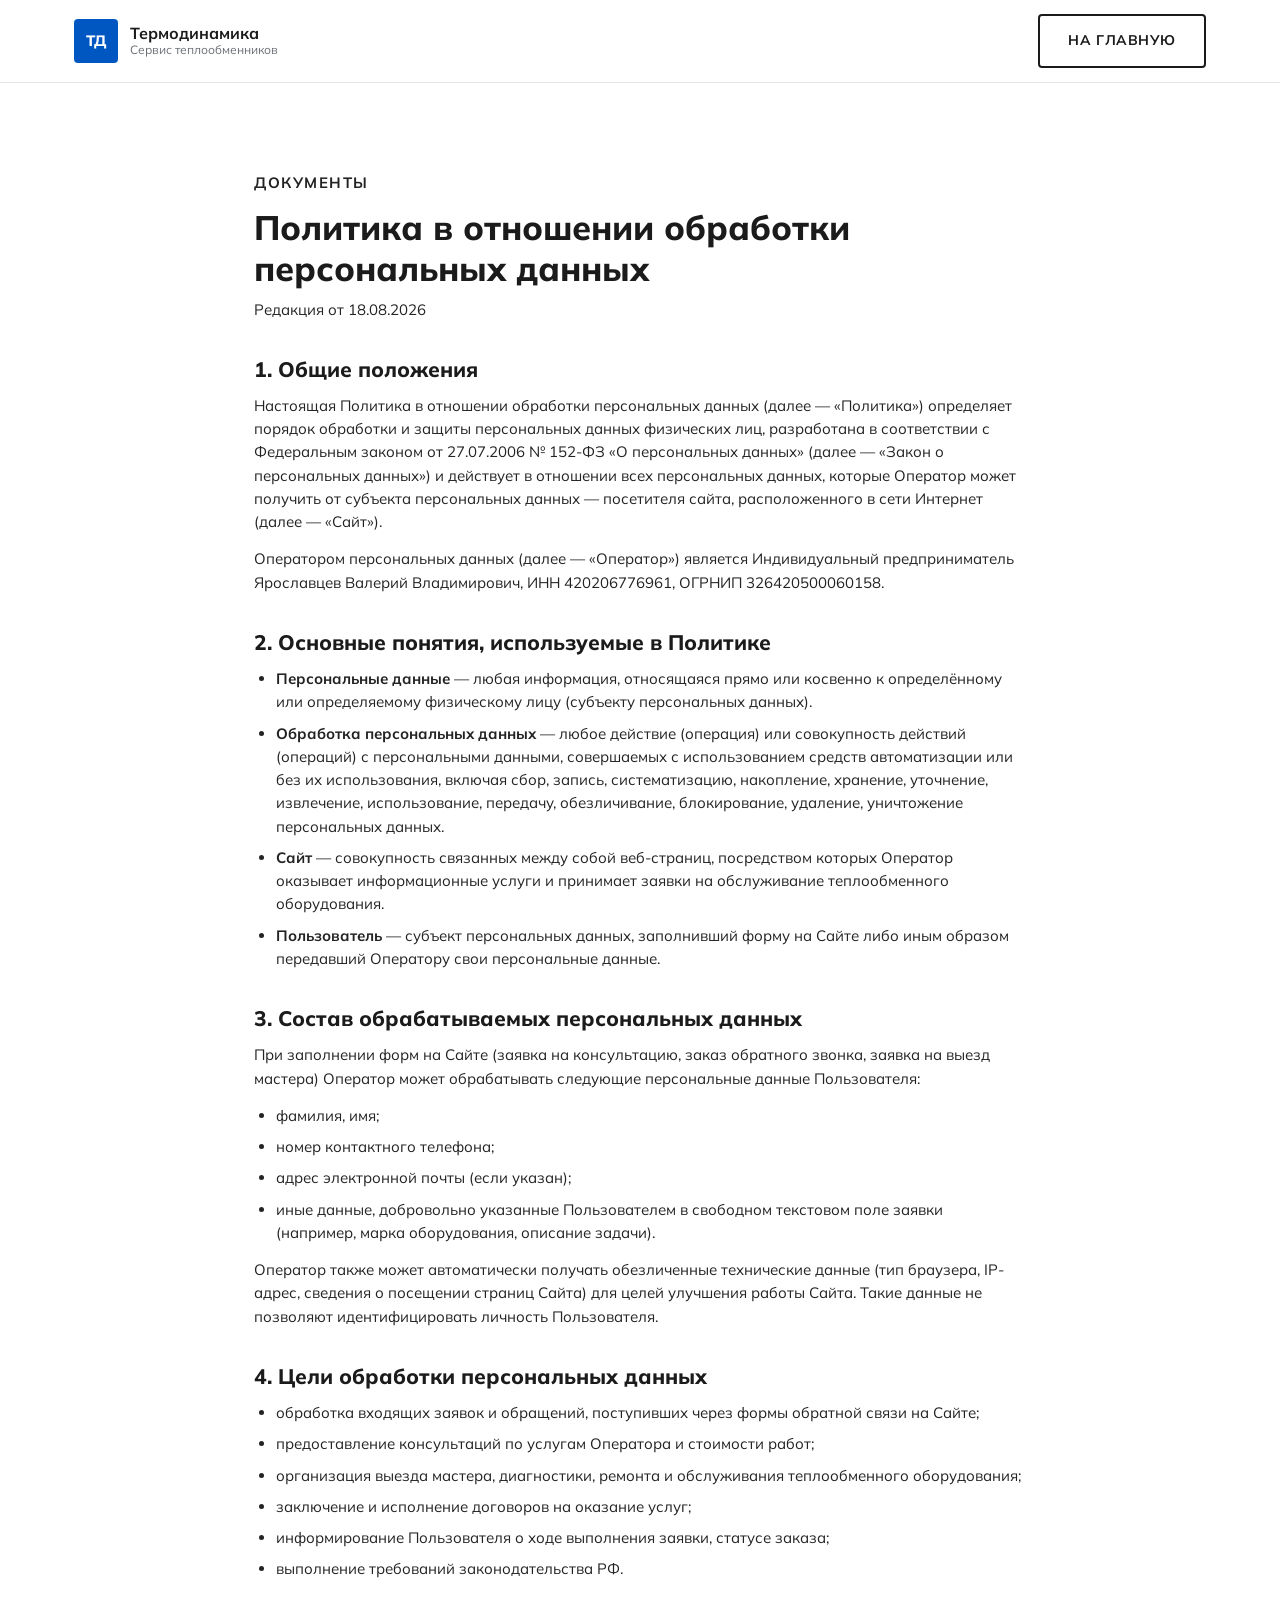
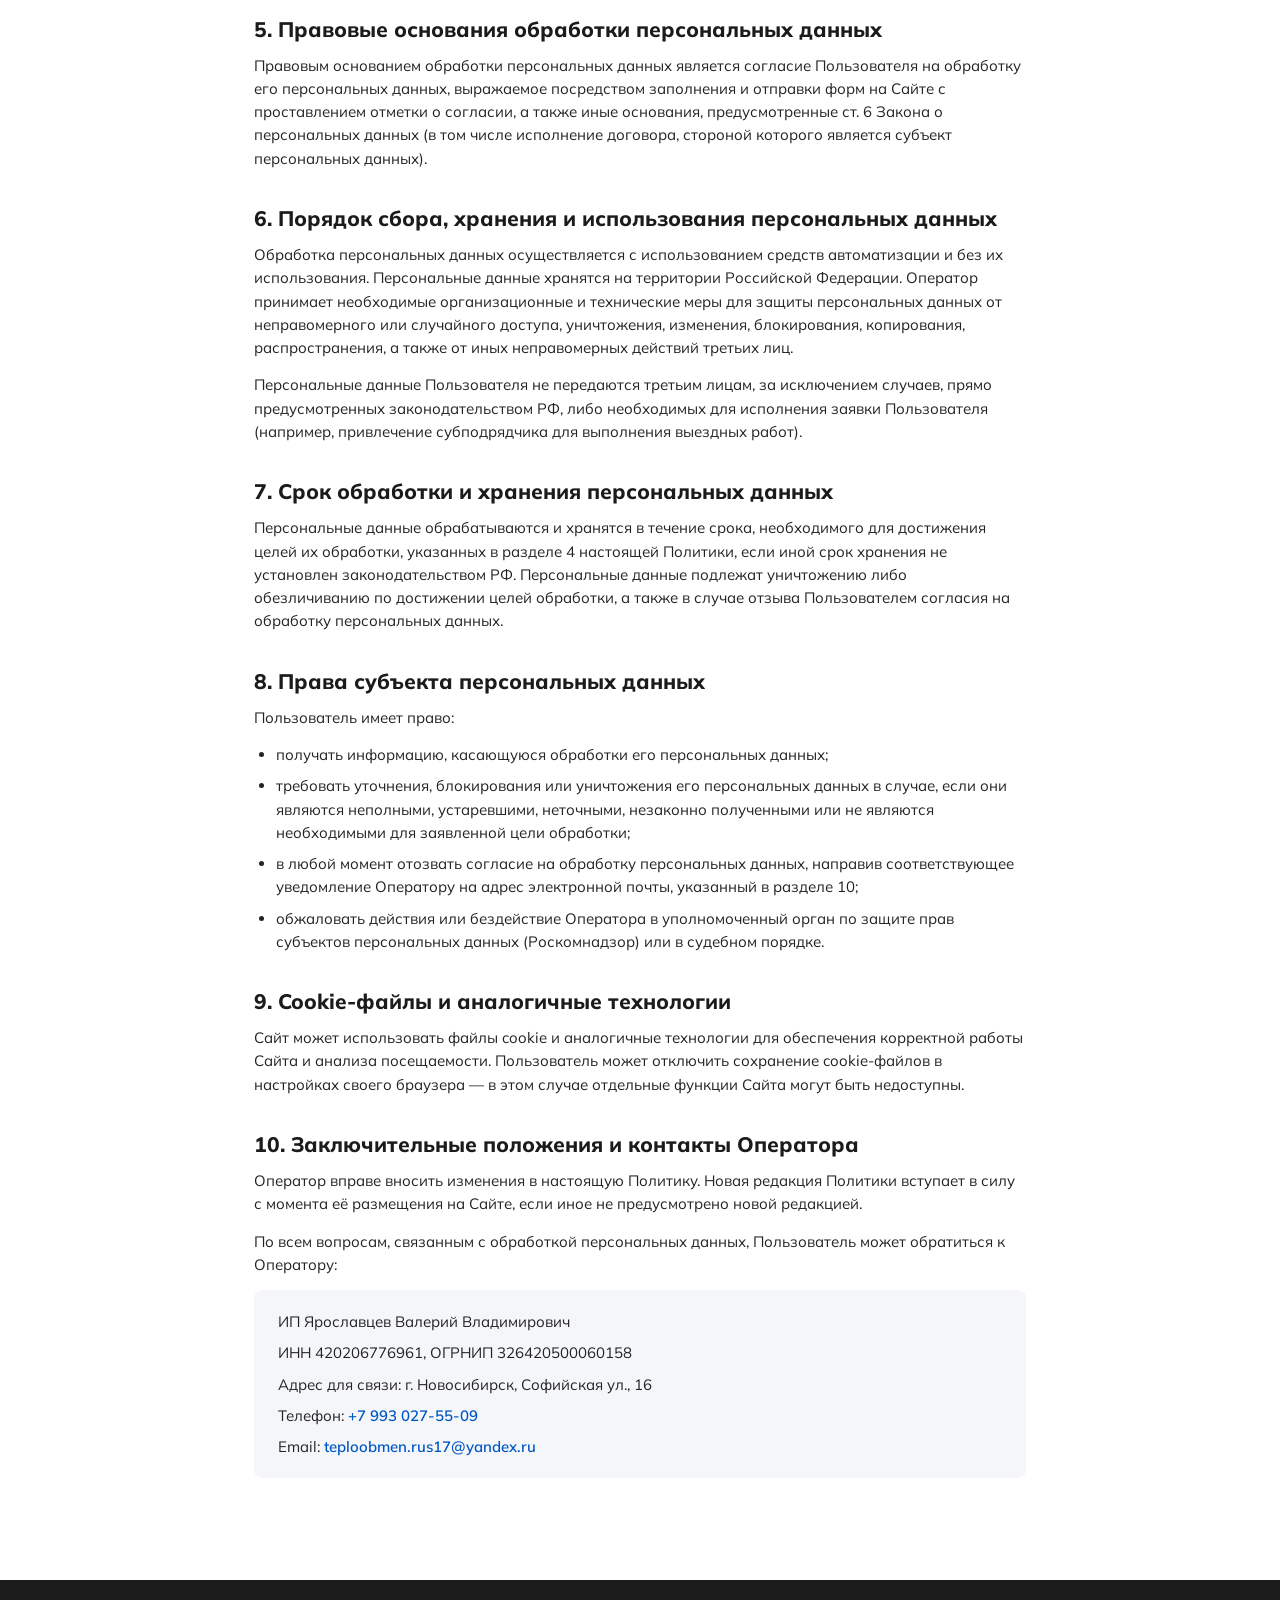
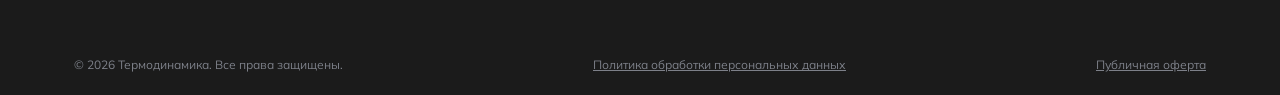
==== privacy-policy.html @ 46eddd67 "Исправлены баги, заполнены реквизиты, добавлены юридические документы - Исправлена опечатка в прайс-" ====
<!DOCTYPE html>
<html lang="ru">
<head>
<meta charset="UTF-8">
<meta name="viewport" content="width=device-width, initial-scale=1.0">
<title>Политика обработки персональных данных — Термодинамика</title>
<meta name="description" content="Политика в отношении обработки персональных данных ИП Ярославцев В.В. (Термодинамика).">
<meta name="robots" content="noindex">
<link rel="preconnect" href="https://fonts.googleapis.com">
<link rel="preconnect" href="https://fonts.gstatic.com" crossorigin>
<link href="https://fonts.googleapis.com/css2?family=Mulish:wght@300;400;500;600;700;800&display=swap" rel="stylesheet">
<link rel="stylesheet" href="css/style.css">
<link rel="stylesheet" href="css/legal.css">
</head>
<body>

<header class="site-header" id="top">
  <div class="container header-inner">
    <a href="index.html" class="logo">
      <span class="logo-mark">ТД</span>
      <span class="logo-text">
        <strong>Термодинамика</strong>
        <small>Сервис теплообменников</small>
      </span>
    </a>
    <a href="index.html" class="btn btn-outline">На главную</a>
  </div>
</header>

<section class="section legal-page">
  <div class="container legal-container">
    <p class="section-eyebrow">Документы</p>
    <h1 class="legal-title">Политика в отношении обработки персональных данных</h1>
    <p class="legal-updated">Редакция от 18.08.2026</p>

    <h2>1. Общие положения</h2>
    <p>
      Настоящая Политика в отношении обработки персональных данных (далее — «Политика») определяет порядок
      обработки и защиты персональных данных физических лиц, разработана в соответствии с Федеральным законом
      от 27.07.2006 № 152-ФЗ «О персональных данных» (далее — «Закон о персональных данных») и действует
      в отношении всех персональных данных, которые Оператор может получить от субъекта персональных данных —
      посетителя сайта, расположенного в сети Интернет (далее — «Сайт»).
    </p>
    <p>
      Оператором персональных данных (далее — «Оператор») является Индивидуальный предприниматель
      Ярославцев Валерий Владимирович, ИНН 420206776961, ОГРНИП 326420500060158.
    </p>

    <h2>2. Основные понятия, используемые в Политике</h2>
    <ul class="legal-list">
      <li><strong>Персональные данные</strong> — любая информация, относящаяся прямо или косвенно к определённому
        или определяемому физическому лицу (субъекту персональных данных).</li>
      <li><strong>Обработка персональных данных</strong> — любое действие (операция) или совокупность действий
        (операций) с персональными данными, совершаемых с использованием средств автоматизации или без
        их использования, включая сбор, запись, систематизацию, накопление, хранение, уточнение, извлечение,
        использование, передачу, обезличивание, блокирование, удаление, уничтожение персональных данных.</li>
      <li><strong>Сайт</strong> — совокупность связанных между собой веб-страниц, посредством которых
        Оператор оказывает информационные услуги и принимает заявки на обслуживание теплообменного оборудования.</li>
      <li><strong>Пользователь</strong> — субъект персональных данных, заполнивший форму на Сайте либо
        иным образом передавший Оператору свои персональные данные.</li>
    </ul>

    <h2>3. Состав обрабатываемых персональных данных</h2>
    <p>При заполнении форм на Сайте (заявка на консультацию, заказ обратного звонка, заявка на выезд мастера)
      Оператор может обрабатывать следующие персональные данные Пользователя:</p>
    <ul class="legal-list">
      <li>фамилия, имя;</li>
      <li>номер контактного телефона;</li>
      <li>адрес электронной почты (если указан);</li>
      <li>иные данные, добровольно указанные Пользователем в свободном текстовом поле заявки (например,
        марка оборудования, описание задачи).</li>
    </ul>
    <p>
      Оператор также может автоматически получать обезличенные технические данные (тип браузера, IP-адрес,
      сведения о посещении страниц Сайта) для целей улучшения работы Сайта. Такие данные не позволяют
      идентифицировать личность Пользователя.
    </p>

    <h2>4. Цели обработки персональных данных</h2>
    <ul class="legal-list">
      <li>обработка входящих заявок и обращений, поступивших через формы обратной связи на Сайте;</li>
      <li>предоставление консультаций по услугам Оператора и стоимости работ;</li>
      <li>организация выезда мастера, диагностики, ремонта и обслуживания теплообменного оборудования;</li>
      <li>заключение и исполнение договоров на оказание услуг;</li>
      <li>информирование Пользователя о ходе выполнения заявки, статусе заказа;</li>
      <li>выполнение требований законодательства РФ.</li>
    </ul>

    <h2>5. Правовые основания обработки персональных данных</h2>
    <p>
      Правовым основанием обработки персональных данных является согласие Пользователя на обработку его
      персональных данных, выражаемое посредством заполнения и отправки форм на Сайте с проставлением
      отметки о согласии, а также иные основания, предусмотренные ст. 6 Закона о персональных данных
      (в том числе исполнение договора, стороной которого является субъект персональных данных).
    </p>

    <h2>6. Порядок сбора, хранения и использования персональных данных</h2>
    <p>
      Обработка персональных данных осуществляется с использованием средств автоматизации и без их
      использования. Персональные данные хранятся на территории Российской Федерации. Оператор принимает
      необходимые организационные и технические меры для защиты персональных данных от неправомерного
      или случайного доступа, уничтожения, изменения, блокирования, копирования, распространения,
      а также от иных неправомерных действий третьих лиц.
    </p>
    <p>
      Персональные данные Пользователя не передаются третьим лицам, за исключением случаев, прямо
      предусмотренных законодательством РФ, либо необходимых для исполнения заявки Пользователя
      (например, привлечение субподрядчика для выполнения выездных работ).
    </p>

    <h2>7. Срок обработки и хранения персональных данных</h2>
    <p>
      Персональные данные обрабатываются и хранятся в течение срока, необходимого для достижения целей
      их обработки, указанных в разделе 4 настоящей Политики, если иной срок хранения не установлен
      законодательством РФ. Персональные данные подлежат уничтожению либо обезличиванию по достижении
      целей обработки, а также в случае отзыва Пользователем согласия на обработку персональных данных.
    </p>

    <h2>8. Права субъекта персональных данных</h2>
    <p>Пользователь имеет право:</p>
    <ul class="legal-list">
      <li>получать информацию, касающуюся обработки его персональных данных;</li>
      <li>требовать уточнения, блокирования или уничтожения его персональных данных в случае, если они
        являются неполными, устаревшими, неточными, незаконно полученными или не являются необходимыми
        для заявленной цели обработки;</li>
      <li>в любой момент отозвать согласие на обработку персональных данных, направив соответствующее
        уведомление Оператору на адрес электронной почты, указанный в разделе 10;</li>
      <li>обжаловать действия или бездействие Оператора в уполномоченный орган по защите прав субъектов
        персональных данных (Роскомнадзор) или в судебном порядке.</li>
    </ul>

    <h2>9. Cookie-файлы и аналогичные технологии</h2>
    <p>
      Сайт может использовать файлы cookie и аналогичные технологии для обеспечения корректной работы
      Сайта и анализа посещаемости. Пользователь может отключить сохранение cookie-файлов в настройках
      своего браузера — в этом случае отдельные функции Сайта могут быть недоступны.
    </p>

    <h2>10. Заключительные положения и контакты Оператора</h2>
    <p>
      Оператор вправе вносить изменения в настоящую Политику. Новая редакция Политики вступает в силу
      с момента её размещения на Сайте, если иное не предусмотрено новой редакцией.
    </p>
    <p>По всем вопросам, связанным с обработкой персональных данных, Пользователь может обратиться к Оператору:</p>
    <ul class="legal-list legal-contacts">
      <li>ИП Ярославцев Валерий Владимирович</li>
      <li>ИНН 420206776961, ОГРНИП 326420500060158</li>
      <li>Адрес для связи: г. Новосибирск, Софийская ул., 16</li>
      <li>Телефон: <a href="tel:+79930275509">+7 993 027-55-09</a></li>
      <li>Email: <a href="mailto:teploobmen.rus17@yandex.ru">teploobmen.rus17@yandex.ru</a></li>
    </ul>
  </div>
</section>

<footer class="site-footer">
  <div class="footer-bottom container">
    <span>© <span id="year"></span> Термодинамика. Все права защищены.</span>
    <a href="privacy-policy.html" class="policy-link">Политика обработки персональных данных</a>
    <a href="public-offer.html" class="policy-link">Публичная оферта</a>
  </div>
</footer>

<script>document.getElementById('year').textContent = new Date().getFullYear();</script>
</body>
</html>
---- css/style.css ----
/* =========================================================
   Тема: сервисное обслуживание теплообменников
   Референс дизайна: tesi.shop (Tilda, шрифт Mulish, синий акцент)
   ========================================================= */

:root{
  --accent: #0057c2;
  --accent-dark: #003f8f;
  --accent-light: #e8f0fc;
  --dark: #1b1b1b;
  --text: #232323;
  --text-muted: #6b6f76;
  --bg-gray: #f5f6f9;
  --bg-gray-2: #eef0f4;
  --white: #ffffff;
  --border: #e2e4e9;
  --radius-sm: 4px;
  --radius-md: 8px;
  --shadow: 0 10px 30px rgba(20, 30, 60, 0.08);
  --container: 1180px;
}

*{ box-sizing: border-box; margin: 0; padding: 0; }

html{ scroll-behavior: smooth; }

body{
  font-family: 'Mulish', Arial, sans-serif;
  color: var(--text);
  background: var(--white);
  line-height: 1.55;
  -webkit-font-smoothing: antialiased;
}

img{ max-width: 100%; display: block; }

a{ color: inherit; text-decoration: none; }

.container{
  width: 100%;
  max-width: var(--container);
  margin: 0 auto;
  padding: 0 24px;
}

h1, h2, h3, h4{
  font-weight: 800;
  color: var(--dark);
  line-height: 1.2;
}

h1{ font-size: 46px; }
h2{ font-size: 32px; margin-bottom: 16px; }
h3{ font-size: 20px; margin-bottom: 8px; }

p{ color: var(--text-muted); }

.center{ text-align: center; margin-left: auto; margin-right: auto; }

.section{ padding: 88px 0; }
.section-gray{ background: var(--bg-gray); }

.section-eyebrow{
  text-transform: uppercase;
  letter-spacing: .1em;
  font-size: 13px;
  font-weight: 700;
  color: var(--accent);
  margin-bottom: 10px;
}

.section-lead{
  max-width: 640px;
  margin: 0 auto 40px;
  font-size: 17px;
}

/* ---------- Buttons ---------- */
.btn{
  display: inline-flex;
  align-items: center;
  justify-content: center;
  gap: 8px;
  padding: 14px 28px;
  font-family: inherit;
  font-weight: 700;
  font-size: 14px;
  text-transform: uppercase;
  letter-spacing: .04em;
  border: 2px solid transparent;
  border-radius: var(--radius-sm);
  cursor: pointer;
  transition: background .2s ease, color .2s ease, border-color .2s ease, transform .15s ease;
  white-space: nowrap;
}
.btn:active{ transform: translateY(1px); }

.btn-primary{
  background: var(--accent);
  color: var(--white);
}
.btn-primary:hover{ background: var(--accent-dark); }

.btn-outline{
  background: transparent;
  color: var(--dark);
  border-color: var(--dark);
}
.btn-outline:hover{ background: var(--dark); color: var(--white); }

.btn-white{
  background: var(--white);
  color: var(--accent-dark);
}
.btn-white:hover{ background: var(--bg-gray); }

.btn-lg{ padding: 17px 34px; font-size: 15px; }
.btn-block{ width: 100%; }

/* ---------- Header ---------- */
.site-header{
  position: sticky;
  top: 0;
  z-index: 100;
  background: rgba(255,255,255,.97);
  backdrop-filter: blur(6px);
  border-bottom: 1px solid var(--border);
}

.header-inner{
  display: flex;
  align-items: center;
  justify-content: space-between;
  gap: 16px;
  padding-top: 14px;
  padding-bottom: 14px;
}

.logo{ display: flex; align-items: center; gap: 12px; flex-shrink: 0; }

.logo-mark{
  display: flex;
  align-items: center;
  justify-content: center;
  width: 44px;
  height: 44px;
  background: var(--accent);
  color: var(--white);
  font-weight: 800;
  border-radius: var(--radius-sm);
  font-size: 15px;
}

.logo-text{ display: flex; flex-direction: column; line-height: 1.2; }
.logo-text strong{ font-size: 16px; color: var(--dark); }
.logo-text small{ font-size: 12px; color: var(--text-muted); }

.main-nav{
  display: flex;
  gap: 12px;
  flex: 1;
  justify-content: center;
}
.main-nav a{
  font-size: 13px;
  font-weight: 600;
  color: var(--text);
  padding: 8px 0;
  border-bottom: 2px solid transparent;
  transition: color .2s, border-color .2s;
  white-space: nowrap;
}
.main-nav a:hover{ color: var(--accent); border-color: var(--accent); }

.header-actions{ display: flex; align-items: center; gap: 14px; flex-shrink: 0; }

.header-phone{ display: flex; flex-direction: column; text-align: right; white-space: nowrap; }
.phone-number{ font-weight: 700; font-size: 15px; color: var(--dark); white-space: nowrap; }
.phone-caption{ font-size: 12px; color: var(--text-muted); white-space: nowrap; }

.burger{
  display: none;
  flex-direction: column;
  gap: 5px;
  width: 28px;
  background: none;
  border: none;
  cursor: pointer;
}
.burger span{
  height: 2px;
  background: var(--dark);
  border-radius: 2px;
  transition: transform .2s ease, opacity .2s ease;
}
.burger.active span:nth-child(1){ transform: translateY(7px) rotate(45deg); }
.burger.active span:nth-child(2){ opacity: 0; }
.burger.active span:nth-child(3){ transform: translateY(-7px) rotate(-45deg); }

/* ---------- Hero ---------- */
.hero{
  background: linear-gradient(180deg, #ffffff 0%, var(--bg-gray) 100%);
  overflow: hidden;
}

.hero-inner{
  display: grid;
  grid-template-columns: 1.05fr .95fr;
  gap: 56px;
  align-items: center;
  padding-top: 72px;
  padding-bottom: 72px;
}

.eyebrow{
  text-transform: uppercase;
  font-size: 13px;
  font-weight: 700;
  letter-spacing: .1em;
  color: var(--accent);
  margin-bottom: 16px;
}

.hero-lead{
  font-size: 18px;
  margin: 20px 0 26px;
  max-width: 520px;
}

.hero-points{
  list-style: none;
  display: flex;
  flex-direction: column;
  gap: 10px;
  margin-bottom: 34px;
}
.hero-points li{
  display: flex;
  align-items: flex-start;
  gap: 10px;
  font-size: 15px;
  font-weight: 600;
  color: var(--dark);
}
.check{
  display: inline-flex;
  align-items: center;
  justify-content: center;
  width: 20px; height: 20px;
  background: var(--accent-light);
  color: var(--accent);
  border-radius: 50%;
  font-size: 12px;
  flex-shrink: 0;
  margin-top: 1px;
}

.hero-cta{ display: flex; gap: 16px; flex-wrap: wrap; }

.hero-media{ position: relative; }

.media-placeholder{
  background: repeating-linear-gradient(45deg, var(--bg-gray-2), var(--bg-gray-2) 12px, #e4e7ee 12px, #e4e7ee 24px);
  border: 1px dashed #c6cad4;
  border-radius: var(--radius-md);
  display: flex;
  align-items: center;
  justify-content: center;
  text-align: center;
  color: var(--text-muted);
  font-size: 13px;
  min-height: 340px;
  padding: 20px;
}
.media-placeholder.tall{ min-height: 460px; }

/* ---------- Real photos ---------- */
.photo{
  position: relative;
  border-radius: var(--radius-md);
  overflow: hidden;
  box-shadow: var(--shadow);
  background: var(--bg-gray-2);
}
.photo img{
  display: block;
  width: 100%;
  height: 100%;
  object-fit: cover;
}
.photo-hero{ aspect-ratio: 3 / 4; }
.photo-tall{ aspect-ratio: 2 / 3; }

figure.photo{ margin: 0; }
figure.photo figcaption{
  position: absolute;
  left: 0; right: 0; bottom: 0;
  padding: 24px 16px 12px;
  background: linear-gradient(180deg, transparent, rgba(15,18,26,.75));
  color: var(--white);
  font-size: 13px;
  font-weight: 600;
}


.stats-bar{
  background: var(--dark);
}
.stats-grid{
  display: grid;
  grid-template-columns: repeat(4, 1fr);
  gap: 24px;
  padding: 36px 24px;
}
.stat{ text-align: center; color: var(--white); }
.stat-num{
  display: block;
  font-size: 30px;
  font-weight: 800;
  color: var(--white);
}
.stat-label{
  display: block;
  font-size: 13px;
  color: #b7bcc6;
  margin-top: 4px;
}

/* ---------- About ---------- */
.about-grid{
  display: grid;
  grid-template-columns: .9fr 1.1fr;
  gap: 56px;
  align-items: center;
}

.mini-title{
  margin-top: 28px;
  margin-bottom: 14px;
  font-size: 17px;
}

.checklist{
  list-style: none;
  display: flex;
  flex-direction: column;
  gap: 10px;
}
.checklist li{
  position: relative;
  padding-left: 26px;
  font-size: 15px;
  color: var(--text);
  font-weight: 600;
}
.checklist li::before{
  content: "✓";
  position: absolute;
  left: 0;
  top: 0;
  color: var(--accent);
  font-weight: 800;
}
.checklist.two-col{
  display: grid;
  grid-template-columns: 1fr 1fr;
  gap: 10px 20px;
}

/* ---------- Services ---------- */
.services-grid{
  display: grid;
  grid-template-columns: repeat(3, 1fr);
  gap: 24px;
  margin-top: 40px;
}
.service-card{
  background: var(--white);
  border: 1px solid var(--border);
  border-radius: var(--radius-md);
  padding: 28px 24px;
  transition: box-shadow .2s ease, transform .2s ease;
}
.service-card:hover{ box-shadow: var(--shadow); transform: translateY(-3px); }
.service-num{
  font-size: 14px;
  font-weight: 800;
  color: var(--accent);
  margin-bottom: 12px;
}
.service-card p{ font-size: 14px; }

.services-cta{ text-align: center; margin-top: 44px; }

/* ---------- Brands ---------- */
.brands-grid{
  display: grid;
  grid-template-columns: repeat(4, 1fr);
  gap: 16px;
  margin-top: 8px;
}
.brand-chip{
  background: var(--bg-gray);
  border: 1px solid var(--border);
  border-radius: var(--radius-sm);
  padding: 22px 16px;
  text-align: center;
  font-weight: 700;
  color: var(--dark);
  font-size: 14px;
}

/* ---------- Gallery ---------- */
.gallery-grid{
  display: grid;
  grid-template-columns: repeat(3, 1fr);
  gap: 20px;
  margin-top: 10px;
}
.gallery-item{ min-height: 220px; }

/* ---------- Certificates ---------- */
.certificates-inner{
  display: grid;
  grid-template-columns: 1fr 1fr;
  gap: 48px;
  align-items: center;
}
.certificates-inner .section-lead{ margin-left: 0; max-width: 480px; }
.cert-thumbs{
  display: grid;
  grid-template-columns: repeat(3, 1fr);
  gap: 14px;
}
.cert-thumb{ min-height: 160px; font-size: 12px; }

/* ---------- Prices ---------- */
.price-table-wrap{
  background: var(--white);
  border-radius: var(--radius-md);
  overflow: hidden;
  box-shadow: var(--shadow);
}
.price-table{
  width: 100%;
  border-collapse: collapse;
}
.price-table th, .price-table td{
  padding: 18px 28px;
  text-align: left;
  font-size: 15px;
}
.price-table thead th{
  background: var(--dark);
  color: var(--white);
  text-transform: uppercase;
  font-weight: 700;
  font-size: 12px;
  letter-spacing: .04em;
}
.price-table tbody tr:nth-child(odd){ background: var(--bg-gray); }
.price-table td:last-child{ text-align: right; color: var(--accent-dark); }
.price-table td strong{ color: var(--accent-dark); }
.price-note{
  text-align: center;
  font-size: 12px;
  color: var(--text-muted);
  margin-top: 18px;
}

/* ---------- Advantages ---------- */
.adv-grid{
  display: grid;
  grid-template-columns: repeat(3, 1fr);
  gap: 24px;
  margin-top: 40px;
}
.adv-card{
  padding: 30px 24px;
  border-radius: var(--radius-md);
  background: var(--bg-gray);
  text-align: left;
}
.adv-icon{
  width: 52px; height: 52px;
  display: flex; align-items: center; justify-content: center;
  background: var(--white);
  border-radius: var(--radius-sm);
  color: var(--accent);
  margin-bottom: 16px;
  box-shadow: var(--shadow);
}
.adv-icon svg{ width: 24px; height: 24px; }
.adv-card p{ font-size: 14px; }

/* ---------- Reviews ---------- */
.reviews-track{
  display: flex;
  gap: 24px;
  margin-top: 20px;
  overflow: hidden;
  transition: transform .3s ease;
}
.review-card{
  flex: 0 0 calc(33.333% - 16px);
  background: var(--white);
  border: 1px solid var(--border);
  border-radius: var(--radius-md);
  padding: 28px 24px;
  box-shadow: var(--shadow);
}
.review-card p{
  color: var(--text);
  font-size: 15px;
  margin-bottom: 18px;
}
.review-author{ display: flex; flex-direction: column; }
.review-author strong{ font-size: 14px; color: var(--dark); }
.review-author span{ font-size: 12px; color: var(--text-muted); }

.reviews-controls{
  display: flex;
  justify-content: center;
  gap: 12px;
  margin-top: 30px;
}
.review-btn{
  width: 42px; height: 42px;
  border-radius: 50%;
  border: 1px solid var(--border);
  background: var(--white);
  cursor: pointer;
  font-size: 16px;
  transition: background .2s, color .2s;
}
.review-btn:hover{ background: var(--accent); color: var(--white); border-color: var(--accent); }

/* ---------- CTA strip ---------- */
.cta-strip{ background: var(--accent); }
.cta-strip-inner{
  display: flex;
  align-items: center;
  justify-content: space-between;
  gap: 24px;
  padding: 52px 24px;
  flex-wrap: wrap;
}
.cta-strip h2{ color: var(--white); margin-bottom: 6px; font-size: 26px; }
.cta-strip p{ color: #dbe8fb; }

/* ---------- Contacts ---------- */
.contacts-grid{
  display: grid;
  grid-template-columns: 1fr 1fr;
  gap: 56px;
}
.contacts-list{
  list-style: none;
  display: flex;
  flex-direction: column;
  gap: 14px;
  margin: 24px 0 30px;
}
.contacts-list li{ display: flex; gap: 14px; align-items: flex-start; font-size: 15px; }
.contacts-label{
  min-width: 130px;
  padding-top: 2px;
  font-weight: 700;
  color: var(--dark);
  font-size: 13px;
  text-transform: uppercase;
  letter-spacing: .04em;
}
.contacts-list a{ color: var(--accent); font-weight: 600; }
.contacts-phones{ display: flex; flex-direction: column; gap: 4px; }

.map-embed{
  width: 100%;
  height: 460px;
  border: 0;
  border-radius: var(--radius-md);
  box-shadow: var(--shadow);
}

.map-links{ display: flex; gap: 12px; margin-bottom: 40px; }

.contact-form{
  background: var(--bg-gray);
  border-radius: var(--radius-md);
  padding: 28px;
  display: flex;
  flex-direction: column;
  gap: 14px;
}
.contact-form h3{ margin-bottom: 4px; }
.form-row{ display: grid; grid-template-columns: 1fr 1fr; gap: 14px; }
.contact-form input:not([type="checkbox"]),
.contact-form textarea,
.modal form input:not([type="checkbox"]){
  width: 100%;
  padding: 13px 16px;
  border: 1px solid var(--border);
  border-radius: var(--radius-sm);
  font-family: inherit;
  font-size: 14px;
  background: var(--white);
}
.contact-form input:not([type="checkbox"]):focus,
.contact-form textarea:focus,
.modal form input:not([type="checkbox"]):focus{
  outline: none;
  border-color: var(--accent);
}
.consent{
  display: flex;
  align-items: flex-start;
  gap: 8px;
  font-size: 12px;
  color: var(--text-muted);
}
.consent input{ margin-top: 3px; width: auto; }
.consent a{ color: var(--accent); text-decoration: underline; }

/* ---------- Footer ---------- */
.site-footer{ background: var(--dark); color: #cfd2d9; padding-top: 56px; }
.footer-inner{
  display: grid;
  grid-template-columns: 1.2fr 1fr 1fr;
  gap: 32px;
  padding-bottom: 40px;
  border-bottom: 1px solid #333640;
}
.footer-brand{ display: flex; gap: 12px; align-items: flex-start; }
.footer-brand strong{ color: var(--white); font-size: 15px; }
.footer-brand p{ font-size: 13px; color: #9a9ea8; margin-top: 4px; }

.footer-nav{ display: flex; flex-direction: column; gap: 10px; }
.footer-nav a{ font-size: 14px; color: #cfd2d9; }
.footer-nav a:hover{ color: var(--white); }

.footer-contacts{ display: flex; flex-direction: column; gap: 10px; font-size: 14px; }
.footer-contacts a:hover{ color: var(--white); }
.footer-contacts span{ color: #9a9ea8; font-size: 12px; }

.footer-bottom{
  display: flex;
  justify-content: space-between;
  padding: 20px 24px;
  font-size: 12px;
  color: #7d8089;
  flex-wrap: wrap;
  gap: 10px;
}
.policy-link{ color: #7d8089; text-decoration: underline; }

/* ---------- Modal ---------- */
.modal-overlay{
  position: fixed;
  inset: 0;
  background: rgba(15,18,26,.55);
  display: flex;
  align-items: center;
  justify-content: center;
  opacity: 0;
  pointer-events: none;
  transition: opacity .2s ease;
  z-index: 1000;
  padding: 20px;
}
.modal-overlay.open{ opacity: 1; pointer-events: auto; }

.modal{
  background: var(--white);
  border-radius: var(--radius-md);
  padding: 36px;
  width: 100%;
  max-width: 420px;
  position: relative;
  transform: translateY(12px);
  transition: transform .2s ease;
}
.modal-overlay.open .modal{ transform: translateY(0); }

.modal h3{ margin-bottom: 8px; }
.modal p{ font-size: 14px; margin-bottom: 20px; }
.modal form{ display: flex; flex-direction: column; gap: 14px; }

.modal-close{
  position: absolute;
  top: 14px; right: 14px;
  width: 32px; height: 32px;
  border: none;
  background: var(--bg-gray);
  border-radius: 50%;
  font-size: 18px;
  cursor: pointer;
  color: var(--text-muted);
}

/* ---------- Mobile call button ---------- */
.mobile-call-btn{
  display: none;
  position: fixed;
  bottom: 20px; right: 20px;
  width: 56px; height: 56px;
  background: var(--accent);
  color: var(--white);
  border-radius: 50%;
  align-items: center;
  justify-content: center;
  font-size: 22px;
  box-shadow: var(--shadow);
  z-index: 90;
}

/* =========================================================
   Responsive
   ========================================================= */
@media (max-width: 1024px){
  h1{ font-size: 36px; }
  .hero-inner{ grid-template-columns: 1fr; }
  .hero-media{ order: -1; }
  .about-grid{ grid-template-columns: 1fr; }
  .services-grid{ grid-template-columns: repeat(2, 1fr); }
  .brands-grid{ grid-template-columns: repeat(3, 1fr); }
  .gallery-grid{ grid-template-columns: repeat(2, 1fr); }
  .adv-grid{ grid-template-columns: repeat(2, 1fr); }
  .reviews-track{ grid-template-columns: 1fr; }
  .certificates-inner{ grid-template-columns: 1fr; }
  .contacts-grid{ grid-template-columns: 1fr; }
  .stats-grid{ grid-template-columns: repeat(2, 1fr); }
}

@media (max-width: 768px){
  .main-nav{
    display: none;
    position: absolute;
    top: 100%;
    left: 0;
    right: 0;
    background: var(--white);
    flex-direction: column;
    gap: 0;
    padding: 8px 24px 16px;
    border-bottom: 1px solid var(--border);
    box-shadow: var(--shadow);
  }
  .main-nav.nav-open{ display: flex; }
  .main-nav a{ padding: 12px 0; border-bottom: 1px solid var(--border); }
  .header-phone{ display: none; }
  .burger{ display: flex; }
  .review-card{ flex-basis: 100%; }
  .header-inner{ flex-wrap: nowrap; gap: 8px; }
  .logo{ min-width: 0; flex: 1 1 auto; }
  .logo-text{ min-width: 0; }
  .logo-text small{ display: none; }
  .logo-text strong{
    display: block;
    max-width: 130px;
    overflow: hidden;
    text-overflow: ellipsis;
    white-space: nowrap;
    font-size: 14px;
  }
  .header-actions{ gap: 8px; flex-shrink: 0; }
  .header-actions .btn{ padding: 9px 12px; font-size: 10px; }
  .checklist.two-col{ grid-template-columns: 1fr; }
  .services-grid{ grid-template-columns: 1fr; }
  .brands-grid{ grid-template-columns: repeat(2, 1fr); }
  .gallery-grid{ grid-template-columns: 1fr; }
  .adv-grid{ grid-template-columns: 1fr; }
  .footer-inner{ grid-template-columns: 1fr; }
  .form-row{ grid-template-columns: 1fr; }
  .cta-strip-inner{ flex-direction: column; text-align: center; }
  .mobile-call-btn{ display: flex; }
  h1{ font-size: 30px; }
  h2{ font-size: 26px; }
  .section{ padding: 60px 0; }
}
---- css/legal.css ----
/* ---------- Юридические страницы (политика, оферта) ---------- */
.legal-container{
  max-width: 820px;
}

.legal-title{
  font-size: 34px;
  margin-top: 12px;
  margin-bottom: 8px;
}

.legal-updated{
  color: var(--text-muted);
  font-size: 13px;
  margin-bottom: 36px;
}

.legal-page h2{
  font-size: 21px;
  margin-top: 36px;
  margin-bottom: 12px;
}

.legal-page p{
  color: var(--text);
  font-size: 15px;
  margin-bottom: 14px;
}

.legal-list{
  list-style: disc;
  padding-left: 22px;
  margin-bottom: 14px;
  display: flex;
  flex-direction: column;
  gap: 8px;
}
.legal-list li{
  color: var(--text);
  font-size: 15px;
}

.legal-contacts{
  list-style: none;
  padding-left: 0;
  background: var(--bg-gray);
  border-radius: var(--radius-md);
  padding: 20px 24px;
}
.legal-contacts a{ color: var(--accent); font-weight: 600; }

@media (max-width: 768px){
  .legal-title{ font-size: 26px; }
}
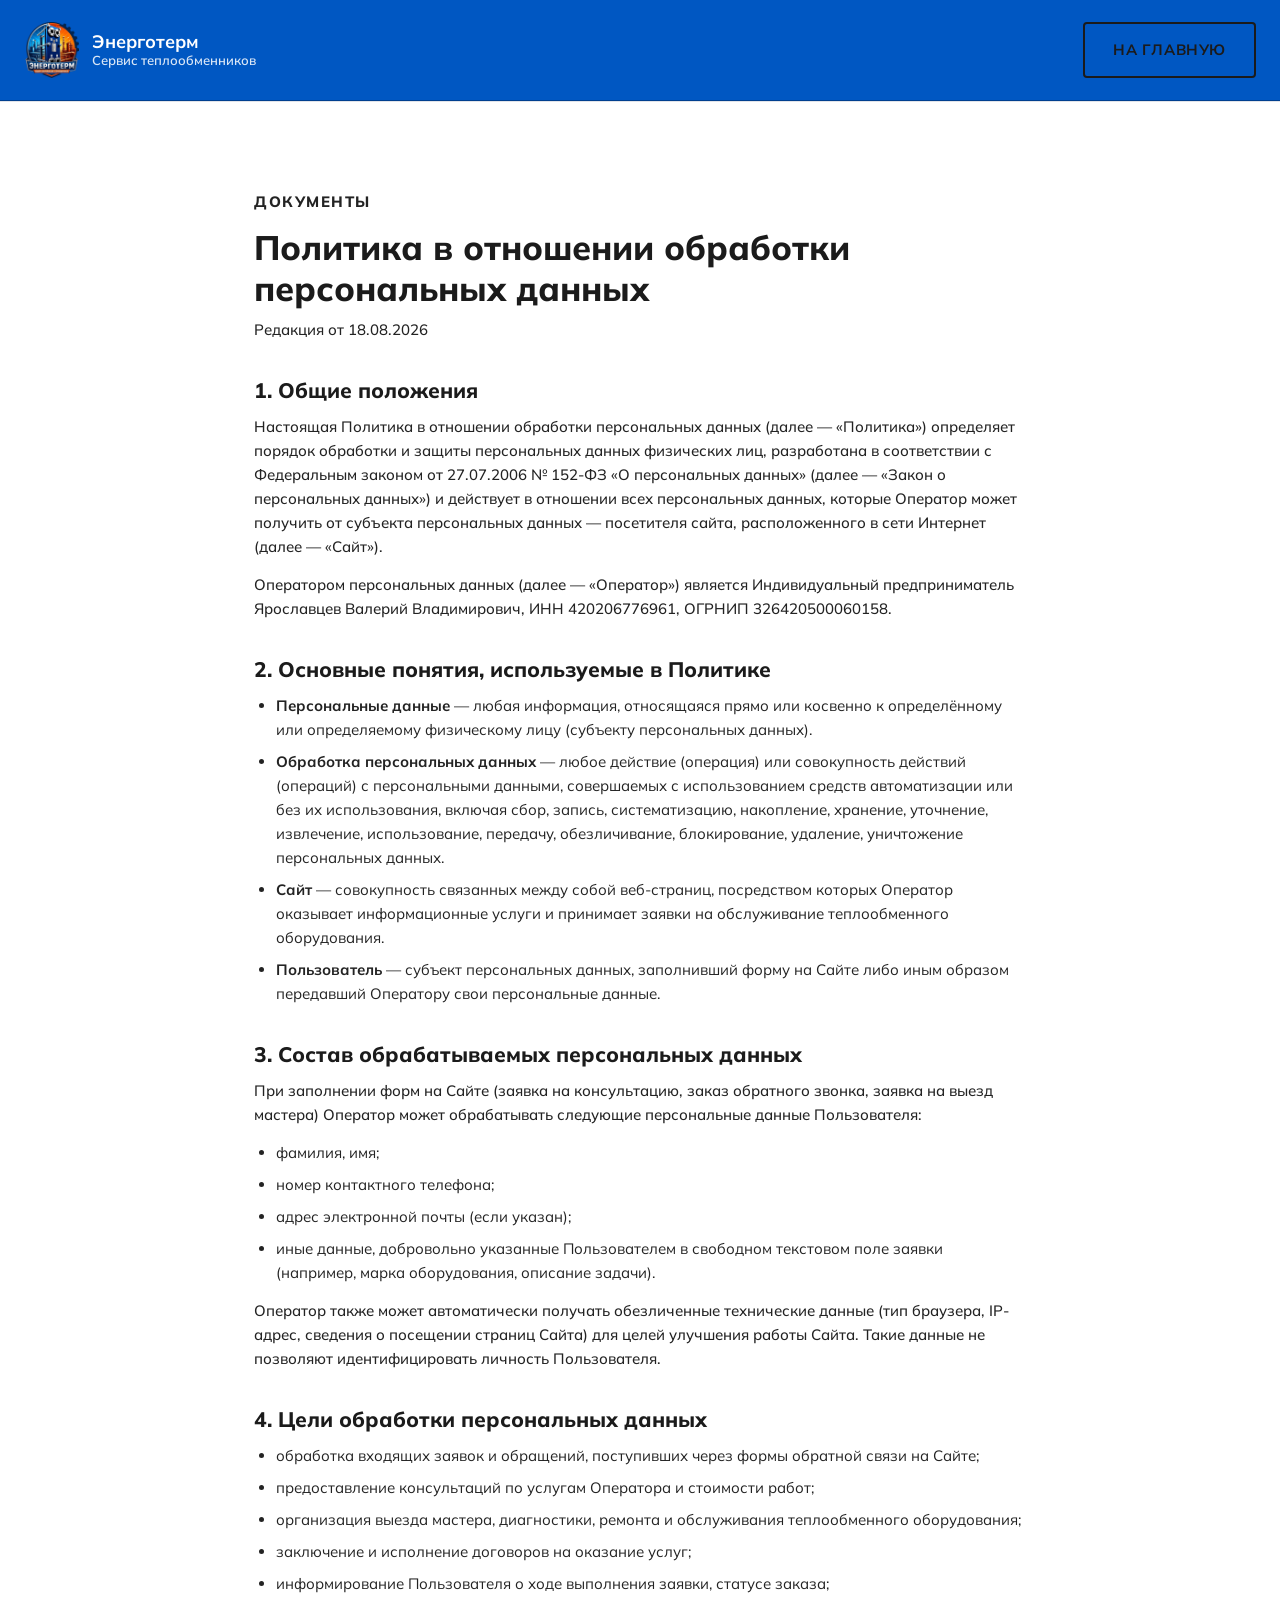
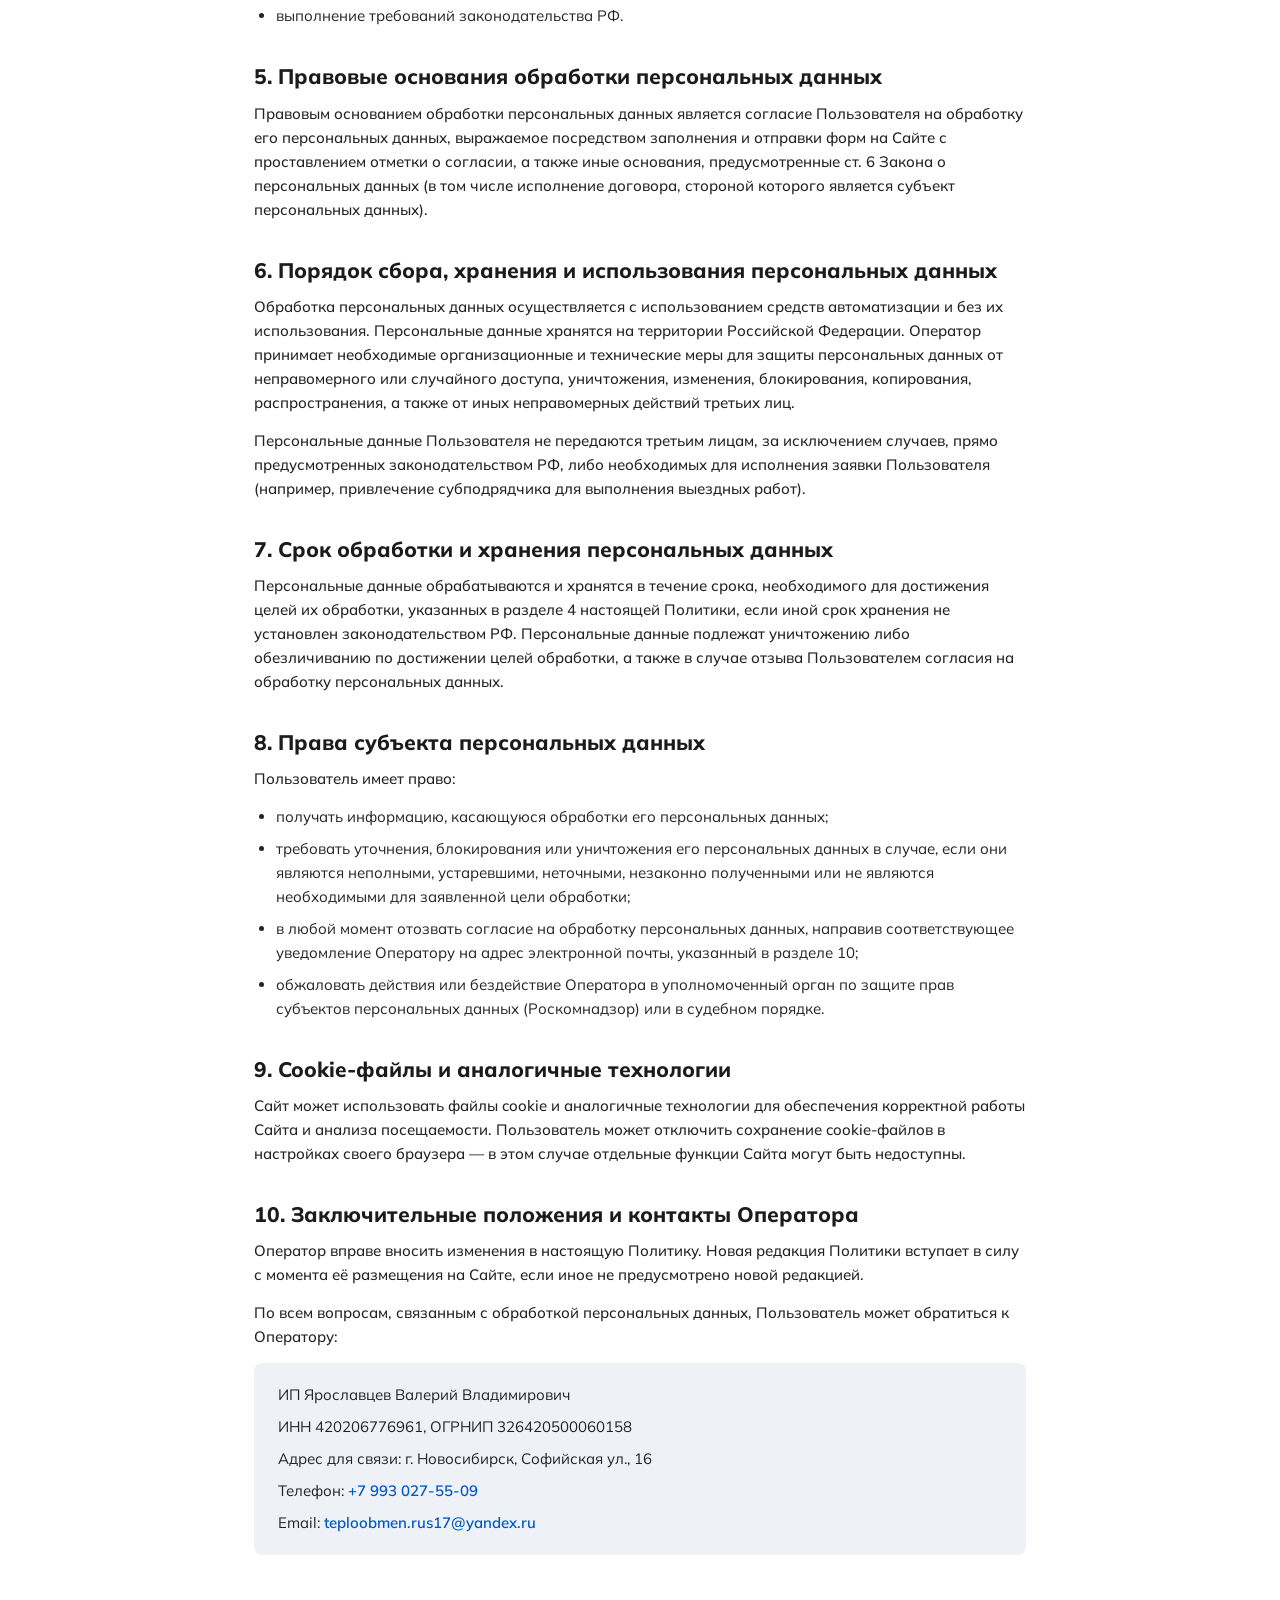
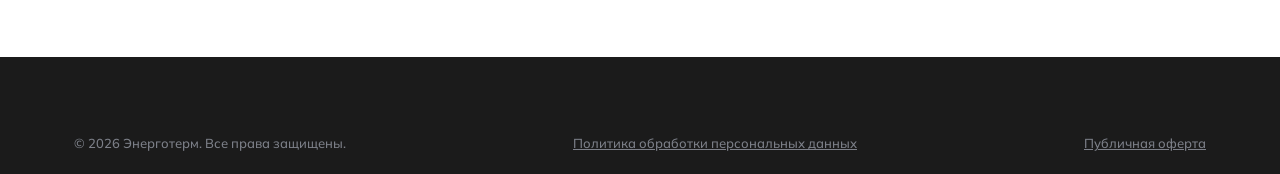
==== commit 8dbcb780: "Ребрендинг: Термодинамика → Энерготерм, добавлен новый логотип - Название компании заменено на «Энер" ====
--- a/privacy-policy.html
+++ b/privacy-policy.html
@@ -3,12 +3,13 @@
 <head>
 <meta charset="UTF-8">
 <meta name="viewport" content="width=device-width, initial-scale=1.0">
-<title>Политика обработки персональных данных — Термодинамика</title>
-<meta name="description" content="Политика в отношении обработки персональных данных ИП Ярославцев В.В. (Термодинамика).">
+<title>Политика обработки персональных данных — Энерготерм</title>
+<meta name="description" content="Политика в отношении обработки персональных данных ИП Ярославцев В.В. (Энерготерм).">
 <meta name="robots" content="noindex">
 <link rel="preconnect" href="https://fonts.googleapis.com">
 <link rel="preconnect" href="https://fonts.gstatic.com" crossorigin>
 <link href="https://fonts.googleapis.com/css2?family=Mulish:wght@300;400;500;600;700;800&display=swap" rel="stylesheet">
+<link rel="icon" href="img/brand/favicon.png" type="image/png">
 <link rel="stylesheet" href="css/style.css">
 <link rel="stylesheet" href="css/legal.css">
 </head>
@@ -17,9 +18,9 @@
 <header class="site-header" id="top">
   <div class="container header-inner">
     <a href="index.html" class="logo">
-      <span class="logo-mark">ТД</span>
+      <img src="img/brand/logo-badge.png" alt="Энерготерм" class="logo-mark">
       <span class="logo-text">
-        <strong>Термодинамика</strong>
+        <strong>Энерготерм</strong>
         <small>Сервис теплообменников</small>
       </span>
     </a>
@@ -154,7 +155,7 @@
 
 <footer class="site-footer">
   <div class="footer-bottom container">
-    <span>© <span id="year"></span> Термодинамика. Все права защищены.</span>
+    <span>© <span id="year"></span> Энерготерм. Все права защищены.</span>
     <a href="privacy-policy.html" class="policy-link">Политика обработки персональных данных</a>
     <a href="public-offer.html" class="policy-link">Публичная оферта</a>
   </div>
--- a/css/style.css
+++ b/css/style.css
@@ -6,11 +6,13 @@
 :root{
   --accent: #0057c2;
   --accent-dark: #003f8f;
+  --navy: #0b2447;
+  --navy-dark: #071733;
   --accent-light: #e8f0fc;
   --dark: #1b1b1b;
   --text: #232323;
   --text-muted: #6b6f76;
-  --bg-gray: #f5f6f9;
+  --bg-gray: #eef1f6;
   --bg-gray-2: #eef0f4;
   --white: #ffffff;
   --border: #e2e4e9;
@@ -28,7 +30,8 @@
   font-family: 'Mulish', Arial, sans-serif;
   color: var(--text);
   background: var(--white);
-  line-height: 1.55;
+  font-size: 17px;
+  line-height: 1.6;
   -webkit-font-smoothing: antialiased;
 }
 
@@ -49,30 +52,35 @@
   line-height: 1.2;
 }
 
-h1{ font-size: 46px; }
-h2{ font-size: 32px; margin-bottom: 16px; }
-h3{ font-size: 20px; margin-bottom: 8px; }
-
-p{ color: var(--text-muted); }
+h1{ font-size: 50px; }
+h2{ font-size: 36px; margin-bottom: 16px; }
+h3{ font-size: 22px; margin-bottom: 8px; }
+
+p{ color: var(--text-muted); font-weight: 500; }
 
 .center{ text-align: center; margin-left: auto; margin-right: auto; }
 
-.section{ padding: 88px 0; }
+.section{ padding: 88px 0; border-top: 1px solid var(--border); }
 .section-gray{ background: var(--bg-gray); }
+.section-tint{
+  background: linear-gradient(180deg, var(--accent-light) 0%, #f4f8fe 100%);
+  border-top: 1px solid #d8e6fa;
+  border-bottom: 1px solid #d8e6fa;
+}
 
 .section-eyebrow{
   text-transform: uppercase;
   letter-spacing: .1em;
-  font-size: 13px;
-  font-weight: 700;
+  font-size: 14px;
+  font-weight: 800;
   color: var(--accent);
   margin-bottom: 10px;
 }
 
 .section-lead{
-  max-width: 640px;
+  max-width: 680px;
   margin: 0 auto 40px;
-  font-size: 17px;
+  font-size: 19px;
 }
 
 /* ---------- Buttons ---------- */
@@ -84,7 +92,7 @@
   padding: 14px 28px;
   font-family: inherit;
   font-weight: 700;
-  font-size: 14px;
+  font-size: 15px;
   text-transform: uppercase;
   letter-spacing: .04em;
   border: 2px solid transparent;
@@ -114,7 +122,7 @@
 }
 .btn-white:hover{ background: var(--bg-gray); }
 
-.btn-lg{ padding: 17px 34px; font-size: 15px; }
+.btn-lg{ padding: 18px 36px; font-size: 16px; }
 .btn-block{ width: 100%; }
 
 /* ---------- Header ---------- */
@@ -122,61 +130,62 @@
   position: sticky;
   top: 0;
   z-index: 100;
-  background: rgba(255,255,255,.97);
-  backdrop-filter: blur(6px);
-  border-bottom: 1px solid var(--border);
+  background: var(--accent);
+  border-bottom: 1px solid var(--accent-dark);
 }
 
 .header-inner{
   display: flex;
   align-items: center;
   justify-content: space-between;
-  gap: 16px;
-  padding-top: 14px;
-  padding-bottom: 14px;
+  gap: 24px;
+  max-width: 1520px;
+  padding-top: 22px;
+  padding-bottom: 22px;
 }
 
 .logo{ display: flex; align-items: center; gap: 12px; flex-shrink: 0; }
 
 .logo-mark{
-  display: flex;
-  align-items: center;
-  justify-content: center;
-  width: 44px;
-  height: 44px;
-  background: var(--accent);
-  color: var(--white);
-  font-weight: 800;
-  border-radius: var(--radius-sm);
+  width: 56px;
+  height: 56px;
+  object-fit: contain;
+  flex-shrink: 0;
+}
+
+.logo-text{ display: flex; flex-direction: column; line-height: 1.2; }
+.logo-text strong{ font-size: 18px; color: var(--white); }
+.logo-text small{ font-size: 13px; font-weight: 600; color: rgba(255,255,255,.85); }
+
+.main-nav{
+  display: flex;
+  gap: 28px;
+  flex: 1;
+  justify-content: space-evenly;
+}
+.main-nav a{
   font-size: 15px;
-}
-
-.logo-text{ display: flex; flex-direction: column; line-height: 1.2; }
-.logo-text strong{ font-size: 16px; color: var(--dark); }
-.logo-text small{ font-size: 12px; color: var(--text-muted); }
-
-.main-nav{
-  display: flex;
-  gap: 12px;
-  flex: 1;
-  justify-content: center;
-}
-.main-nav a{
-  font-size: 13px;
-  font-weight: 600;
-  color: var(--text);
+  font-weight: 700;
+  color: rgba(255,255,255,.85);
   padding: 8px 0;
   border-bottom: 2px solid transparent;
   transition: color .2s, border-color .2s;
   white-space: nowrap;
 }
-.main-nav a:hover{ color: var(--accent); border-color: var(--accent); }
-
-.header-actions{ display: flex; align-items: center; gap: 14px; flex-shrink: 0; }
+.main-nav a:hover{ color: var(--white); border-color: var(--white); }
+
+.header-actions{ display: flex; align-items: center; gap: 20px; flex-shrink: 0; }
 
 .header-phone{ display: flex; flex-direction: column; text-align: right; white-space: nowrap; }
-.phone-number{ font-weight: 700; font-size: 15px; color: var(--dark); white-space: nowrap; }
-.phone-caption{ font-size: 12px; color: var(--text-muted); white-space: nowrap; }
+.phone-number{ font-weight: 800; font-size: 18px; color: var(--white); white-space: nowrap; }
+.phone-caption{ font-size: 13px; font-weight: 600; color: rgba(255,255,255,.85); white-space: nowrap; }
+
+.header-actions .btn-primary{
+  background: var(--white);
+  color: var(--accent-dark);
+  padding: 16px 30px;
+}
+.header-actions .btn-primary:hover{ background: var(--bg-gray); }
 
 .burger{
   display: none;
@@ -189,7 +198,7 @@
 }
 .burger span{
   height: 2px;
-  background: var(--dark);
+  background: var(--white);
   border-radius: 2px;
   transition: transform .2s ease, opacity .2s ease;
 }
@@ -199,32 +208,74 @@
 
 /* ---------- Hero ---------- */
 .hero{
-  background: linear-gradient(180deg, #ffffff 0%, var(--bg-gray) 100%);
+  position: relative;
   overflow: hidden;
+  background: var(--navy-dark);
+}
+
+.hero-bg{
+  position: absolute;
+  inset: 0;
+  z-index: 0;
+}
+.hero-bg img{
+  position: absolute;
+  inset: 0;
+  width: 100%;
+  height: 100%;
+  object-fit: cover;
+  object-position: 75% center;
+}
+.hero-bg-blur{
+  filter: blur(6px);
+  transform: scale(1.05);
+  -webkit-mask-image: linear-gradient(to right, #000 0%, #000 42%, transparent 62%);
+  mask-image: linear-gradient(to right, #000 0%, #000 42%, transparent 62%);
+}
+.hero::before{
+  content: '';
+  position: absolute;
+  inset: 0;
+  z-index: 1;
+  background: linear-gradient(to right,
+    rgba(7,23,51,.88) 0%,
+    rgba(7,23,51,.78) 32%,
+    rgba(7,23,51,.3) 52%,
+    rgba(7,23,51,.06) 70%
+  );
 }
 
 .hero-inner{
-  display: grid;
-  grid-template-columns: 1.05fr .95fr;
-  gap: 56px;
-  align-items: center;
-  padding-top: 72px;
-  padding-bottom: 72px;
-}
+  position: relative;
+  z-index: 2;
+  max-width: none;
+  margin: 0;
+  padding-top: 110px;
+  padding-bottom: 110px;
+  padding-left: clamp(24px, 7vw, 120px);
+  padding-right: 24px;
+}
+
+.hero-text{ max-width: 680px; }
+.hero h1{ font-size: 54px; }
 
 .eyebrow{
   text-transform: uppercase;
-  font-size: 13px;
-  font-weight: 700;
+  font-size: 14px;
+  font-weight: 800;
   letter-spacing: .1em;
-  color: var(--accent);
+  color: #8fb8f5;
   margin-bottom: 16px;
 }
 
+.hero h1{ color: var(--white); }
+
 .hero-lead{
-  font-size: 18px;
+  font-size: 20px;
+  font-weight: 500;
   margin: 20px 0 26px;
-  max-width: 520px;
+  max-width: 600px;
+  color: #d3dbea;
 }
 
 .hero-points{
@@ -238,17 +289,17 @@
   display: flex;
   align-items: flex-start;
   gap: 10px;
-  font-size: 15px;
-  font-weight: 600;
-  color: var(--dark);
+  font-size: 16px;
+  font-weight: 700;
+  color: var(--white);
 }
 .check{
   display: inline-flex;
   align-items: center;
   justify-content: center;
   width: 20px; height: 20px;
-  background: var(--accent-light);
-  color: var(--accent);
+  background: var(--accent);
+  color: var(--white);
   border-radius: 50%;
   font-size: 12px;
   flex-shrink: 0;
@@ -256,8 +307,11 @@
 }
 
 .hero-cta{ display: flex; gap: 16px; flex-wrap: wrap; }
-
-.hero-media{ position: relative; }
+.hero-cta .btn-outline{
+  border-color: rgba(255,255,255,.7);
+  color: var(--white);
+}
+.hero-cta .btn-outline:hover{ background: var(--white); color: var(--dark); }
 
 .media-placeholder{
   background: repeating-linear-gradient(45deg, var(--bg-gray-2), var(--bg-gray-2) 12px, #e4e7ee 12px, #e4e7ee 24px);
@@ -288,7 +342,6 @@
   height: 100%;
   object-fit: cover;
 }
-.photo-hero{ aspect-ratio: 3 / 4; }
 .photo-tall{ aspect-ratio: 2 / 3; }
 
 figure.photo{ margin: 0; }
@@ -298,8 +351,8 @@
   padding: 24px 16px 12px;
   background: linear-gradient(180deg, transparent, rgba(15,18,26,.75));
   color: var(--white);
-  font-size: 13px;
-  font-weight: 600;
+  font-size: 14px;
+  font-weight: 700;
 }
 
 
@@ -308,21 +361,22 @@
 }
 .stats-grid{
   display: grid;
-  grid-template-columns: repeat(4, 1fr);
+  grid-template-columns: repeat(4, minmax(0,1fr));
   gap: 24px;
   padding: 36px 24px;
 }
 .stat{ text-align: center; color: var(--white); }
 .stat-num{
   display: block;
-  font-size: 30px;
+  font-size: 34px;
   font-weight: 800;
   color: var(--white);
 }
 .stat-label{
   display: block;
-  font-size: 13px;
-  color: #b7bcc6;
+  font-size: 14px;
+  font-weight: 600;
+  color: #c3c8d1;
   margin-top: 4px;
 }
 
@@ -337,7 +391,7 @@
 .mini-title{
   margin-top: 28px;
   margin-bottom: 14px;
-  font-size: 17px;
+  font-size: 19px;
 }
 
 .checklist{
@@ -349,7 +403,7 @@
 .checklist li{
   position: relative;
   padding-left: 26px;
-  font-size: 15px;
+  font-size: 16px;
   color: var(--text);
   font-weight: 600;
 }
@@ -363,14 +417,14 @@
 }
 .checklist.two-col{
   display: grid;
-  grid-template-columns: 1fr 1fr;
+  grid-template-columns: minmax(0,1fr) minmax(0,1fr);
   gap: 10px 20px;
 }
 
 /* ---------- Services ---------- */
 .services-grid{
   display: grid;
-  grid-template-columns: repeat(3, 1fr);
+  grid-template-columns: repeat(3, minmax(0,1fr));
   gap: 24px;
   margin-top: 40px;
 }
@@ -382,38 +436,41 @@
   transition: box-shadow .2s ease, transform .2s ease;
 }
 .service-card:hover{ box-shadow: var(--shadow); transform: translateY(-3px); }
-.service-num{
-  font-size: 14px;
-  font-weight: 800;
-  color: var(--accent);
-  margin-bottom: 12px;
-}
-.service-card p{ font-size: 14px; }
+.service-card h3{ margin-top: 4px; }
+.service-card p{ font-size: 15px; }
 
 .services-cta{ text-align: center; margin-top: 44px; }
 
 /* ---------- Brands ---------- */
 .brands-grid{
   display: grid;
-  grid-template-columns: repeat(4, 1fr);
+  grid-template-columns: repeat(5, minmax(0,1fr));
   gap: 16px;
   margin-top: 8px;
 }
 .brand-chip{
-  background: var(--bg-gray);
+  background: var(--white);
   border: 1px solid var(--border);
   border-radius: var(--radius-sm);
-  padding: 22px 16px;
-  text-align: center;
-  font-weight: 700;
-  color: var(--dark);
-  font-size: 14px;
+  padding: 20px;
+  display: flex;
+  align-items: center;
+  justify-content: center;
+  min-height: 168px;
+  transition: box-shadow .2s ease, transform .2s ease;
+}
+.brand-chip:hover{ box-shadow: var(--shadow); transform: translateY(-2px); }
+.brand-chip img{
+  max-width: 100%;
+  max-height: 118px;
+  width: auto;
+  object-fit: contain;
 }
 
 /* ---------- Gallery ---------- */
 .gallery-grid{
   display: grid;
-  grid-template-columns: repeat(3, 1fr);
+  grid-template-columns: repeat(3, minmax(0,1fr));
   gap: 20px;
   margin-top: 10px;
 }
@@ -422,14 +479,14 @@
 /* ---------- Certificates ---------- */
 .certificates-inner{
   display: grid;
-  grid-template-columns: 1fr 1fr;
+  grid-template-columns: minmax(0,1fr) minmax(0,1fr);
   gap: 48px;
   align-items: center;
 }
 .certificates-inner .section-lead{ margin-left: 0; max-width: 480px; }
 .cert-thumbs{
   display: grid;
-  grid-template-columns: repeat(3, 1fr);
+  grid-template-columns: repeat(3, minmax(0,1fr));
   gap: 14px;
 }
 .cert-thumb{ min-height: 160px; font-size: 12px; }
@@ -446,24 +503,27 @@
   border-collapse: collapse;
 }
 .price-table th, .price-table td{
-  padding: 18px 28px;
+  padding: 26px 34px;
   text-align: left;
-  font-size: 15px;
+  font-size: 18px;
+  font-weight: 600;
 }
 .price-table thead th{
   background: var(--dark);
   color: var(--white);
   text-transform: uppercase;
-  font-weight: 700;
-  font-size: 12px;
+  font-weight: 800;
+  font-size: 15px;
   letter-spacing: .04em;
+  padding: 22px 34px;
 }
 .price-table tbody tr:nth-child(odd){ background: var(--bg-gray); }
-.price-table td:last-child{ text-align: right; color: var(--accent-dark); }
-.price-table td strong{ color: var(--accent-dark); }
+.price-table td:last-child{ text-align: right; color: var(--accent-dark); font-weight: 700; }
+.price-table td strong{ color: var(--accent-dark); font-size: 20px; font-weight: 800; }
 .price-note{
   text-align: center;
-  font-size: 12px;
+  font-size: 14px;
+  font-weight: 600;
   color: var(--text-muted);
   margin-top: 18px;
 }
@@ -471,14 +531,15 @@
 /* ---------- Advantages ---------- */
 .adv-grid{
   display: grid;
-  grid-template-columns: repeat(3, 1fr);
+  grid-template-columns: repeat(3, minmax(0,1fr));
   gap: 24px;
   margin-top: 40px;
 }
 .adv-card{
   padding: 30px 24px;
   border-radius: var(--radius-md);
-  background: var(--bg-gray);
+  background: var(--white);
+  box-shadow: var(--shadow);
   text-align: left;
 }
 .adv-icon{
@@ -491,7 +552,7 @@
   box-shadow: var(--shadow);
 }
 .adv-icon svg{ width: 24px; height: 24px; }
-.adv-card p{ font-size: 14px; }
+.adv-card p{ font-size: 15px; }
 
 /* ---------- Reviews ---------- */
 .reviews-track{
@@ -545,13 +606,13 @@
   padding: 52px 24px;
   flex-wrap: wrap;
 }
-.cta-strip h2{ color: var(--white); margin-bottom: 6px; font-size: 26px; }
-.cta-strip p{ color: #dbe8fb; }
+.cta-strip h2{ color: var(--white); margin-bottom: 6px; font-size: 28px; }
+.cta-strip p{ color: #dbe8fb; font-size: 17px; font-weight: 500; }
 
 /* ---------- Contacts ---------- */
 .contacts-grid{
   display: grid;
-  grid-template-columns: 1fr 1fr;
+  grid-template-columns: minmax(0,1fr) minmax(0,1fr);
   gap: 56px;
 }
 .contacts-list{
@@ -561,17 +622,18 @@
   gap: 14px;
   margin: 24px 0 30px;
 }
-.contacts-list li{ display: flex; gap: 14px; align-items: flex-start; font-size: 15px; }
+.contacts-list li{ display: flex; gap: 14px; align-items: flex-start; font-size: 16px; font-weight: 600; }
+.contacts-list li > *:last-child{ min-width: 0; }
 .contacts-label{
   min-width: 130px;
   padding-top: 2px;
-  font-weight: 700;
+  font-weight: 800;
   color: var(--dark);
-  font-size: 13px;
+  font-size: 14px;
   text-transform: uppercase;
   letter-spacing: .04em;
 }
-.contacts-list a{ color: var(--accent); font-weight: 600; }
+.contacts-list a{ color: var(--accent); font-weight: 700; overflow-wrap: anywhere; }
 .contacts-phones{ display: flex; flex-direction: column; gap: 4px; }
 
 .map-embed{
@@ -593,16 +655,17 @@
   gap: 14px;
 }
 .contact-form h3{ margin-bottom: 4px; }
-.form-row{ display: grid; grid-template-columns: 1fr 1fr; gap: 14px; }
+.form-row{ display: grid; grid-template-columns: minmax(0,1fr) minmax(0,1fr); gap: 14px; }
 .contact-form input:not([type="checkbox"]),
 .contact-form textarea,
 .modal form input:not([type="checkbox"]){
   width: 100%;
-  padding: 13px 16px;
+  padding: 14px 16px;
   border: 1px solid var(--border);
   border-radius: var(--radius-sm);
   font-family: inherit;
-  font-size: 14px;
+  font-size: 15px;
+  font-weight: 500;
   background: var(--white);
 }
 .contact-form input:not([type="checkbox"]):focus,
@@ -615,7 +678,8 @@
   display: flex;
   align-items: flex-start;
   gap: 8px;
-  font-size: 12px;
+  font-size: 13px;
+  font-weight: 500;
   color: var(--text-muted);
 }
 .consent input{ margin-top: 3px; width: auto; }
@@ -625,28 +689,29 @@
 .site-footer{ background: var(--dark); color: #cfd2d9; padding-top: 56px; }
 .footer-inner{
   display: grid;
-  grid-template-columns: 1.2fr 1fr 1fr;
+  grid-template-columns: 1.2fr minmax(0,1fr) minmax(0,1fr);
   gap: 32px;
   padding-bottom: 40px;
   border-bottom: 1px solid #333640;
 }
 .footer-brand{ display: flex; gap: 12px; align-items: flex-start; }
-.footer-brand strong{ color: var(--white); font-size: 15px; }
-.footer-brand p{ font-size: 13px; color: #9a9ea8; margin-top: 4px; }
+.footer-brand strong{ color: var(--white); font-size: 16px; }
+.footer-brand p{ font-size: 14px; font-weight: 500; color: #9a9ea8; margin-top: 4px; }
 
 .footer-nav{ display: flex; flex-direction: column; gap: 10px; }
-.footer-nav a{ font-size: 14px; color: #cfd2d9; }
+.footer-nav a{ font-size: 15px; font-weight: 600; color: #cfd2d9; }
 .footer-nav a:hover{ color: var(--white); }
 
-.footer-contacts{ display: flex; flex-direction: column; gap: 10px; font-size: 14px; }
+.footer-contacts{ display: flex; flex-direction: column; gap: 10px; font-size: 15px; font-weight: 600; }
 .footer-contacts a:hover{ color: var(--white); }
-.footer-contacts span{ color: #9a9ea8; font-size: 12px; }
+.footer-contacts span{ color: #9a9ea8; font-size: 13px; font-weight: 500; }
 
 .footer-bottom{
   display: flex;
   justify-content: space-between;
   padding: 20px 24px;
-  font-size: 12px;
+  font-size: 13px;
+  font-weight: 500;
   color: #7d8089;
   flex-wrap: wrap;
   gap: 10px;
@@ -682,7 +747,7 @@
 .modal-overlay.open .modal{ transform: translateY(0); }
 
 .modal h3{ margin-bottom: 8px; }
-.modal p{ font-size: 14px; margin-bottom: 20px; }
+.modal p{ font-size: 15px; margin-bottom: 20px; }
 .modal form{ display: flex; flex-direction: column; gap: 14px; }
 
 .modal-close{
@@ -718,17 +783,25 @@
    ========================================================= */
 @media (max-width: 1024px){
   h1{ font-size: 36px; }
-  .hero-inner{ grid-template-columns: 1fr; }
-  .hero-media{ order: -1; }
-  .about-grid{ grid-template-columns: 1fr; }
-  .services-grid{ grid-template-columns: repeat(2, 1fr); }
-  .brands-grid{ grid-template-columns: repeat(3, 1fr); }
-  .gallery-grid{ grid-template-columns: repeat(2, 1fr); }
-  .adv-grid{ grid-template-columns: repeat(2, 1fr); }
-  .reviews-track{ grid-template-columns: 1fr; }
-  .certificates-inner{ grid-template-columns: 1fr; }
-  .contacts-grid{ grid-template-columns: 1fr; }
-  .stats-grid{ grid-template-columns: repeat(2, 1fr); }
+  .hero h1{ font-size: 36px; }
+  .hero-inner{ padding-left: 24px; }
+  .hero-text{ max-width: 100%; }
+  .hero-bg-blur{
+    -webkit-mask-image: linear-gradient(to right, #000 0%, #000 80%, transparent 96%);
+    mask-image: linear-gradient(to right, #000 0%, #000 80%, transparent 96%);
+  }
+  .hero::before{
+    background: linear-gradient(to right, rgba(7,23,51,.9) 0%, rgba(7,23,51,.82) 70%, rgba(7,23,51,.55) 100%);
+  }
+  .about-grid{ grid-template-columns: minmax(0,1fr); }
+  .services-grid{ grid-template-columns: repeat(2, minmax(0,1fr)); }
+  .brands-grid{ grid-template-columns: repeat(4, minmax(0,1fr)); }
+  .gallery-grid{ grid-template-columns: repeat(2, minmax(0,1fr)); }
+  .adv-grid{ grid-template-columns: repeat(2, minmax(0,1fr)); }
+  .reviews-track{ grid-template-columns: minmax(0,1fr); }
+  .certificates-inner{ grid-template-columns: minmax(0,1fr); }
+  .contacts-grid{ grid-template-columns: minmax(0,1fr); }
+  .stats-grid{ grid-template-columns: repeat(2, minmax(0,1fr)); }
 }
 
 @media (max-width: 768px){
@@ -746,7 +819,8 @@
     box-shadow: var(--shadow);
   }
   .main-nav.nav-open{ display: flex; }
-  .main-nav a{ padding: 12px 0; border-bottom: 1px solid var(--border); }
+  .main-nav a{ padding: 12px 0; border-bottom: 1px solid var(--border); color: var(--text); }
+  .main-nav a:hover{ color: var(--accent); border-color: var(--accent); }
   .header-phone{ display: none; }
   .burger{ display: flex; }
   .review-card{ flex-basis: 100%; }
@@ -763,17 +837,31 @@
     font-size: 14px;
   }
   .header-actions{ gap: 8px; flex-shrink: 0; }
-  .header-actions .btn{ padding: 9px 12px; font-size: 10px; }
-  .checklist.two-col{ grid-template-columns: 1fr; }
-  .services-grid{ grid-template-columns: 1fr; }
-  .brands-grid{ grid-template-columns: repeat(2, 1fr); }
-  .gallery-grid{ grid-template-columns: 1fr; }
-  .adv-grid{ grid-template-columns: 1fr; }
-  .footer-inner{ grid-template-columns: 1fr; }
-  .form-row{ grid-template-columns: 1fr; }
+  .header-actions .btn{ padding: 10px 14px; font-size: 11px; }
+  .checklist.two-col{ grid-template-columns: minmax(0,1fr); }
+  .services-grid{ grid-template-columns: minmax(0,1fr); }
+  .brands-grid{ grid-template-columns: repeat(2, minmax(0,1fr)); }
+  .gallery-grid{ grid-template-columns: minmax(0,1fr); }
+  .adv-grid{ grid-template-columns: minmax(0,1fr); }
+  .footer-inner{ grid-template-columns: minmax(0,1fr); }
+  .form-row{ grid-template-columns: minmax(0,1fr); }
   .cta-strip-inner{ flex-direction: column; text-align: center; }
   .mobile-call-btn{ display: flex; }
   h1{ font-size: 30px; }
-  h2{ font-size: 26px; }
+  .hero h1{ font-size: 30px; }
+  h2{ font-size: 28px; }
   .section{ padding: 60px 0; }
-}
+
+  /* Длинные надписи на кнопках переносятся, а не вылезают за экран */
+  .btn{ white-space: normal; text-align: center; }
+  .hero-cta{ flex-direction: column; align-items: stretch; }
+  .hero-cta .btn{ width: 100%; }
+  .services-cta .btn{ width: 100%; }
+  .map-links{ flex-direction: column; }
+  .map-links .btn{ width: 100%; }
+  .cert-thumbs{ grid-template-columns: repeat(2, minmax(0,1fr)); }
+  .certificates-inner .btn{ width: 100%; }
+  .price-table th, .price-table td{ padding: 16px 16px; font-size: 15px; }
+  .price-table thead th{ padding: 14px 16px; font-size: 12px; }
+  .price-table td strong{ font-size: 17px; }
+}
